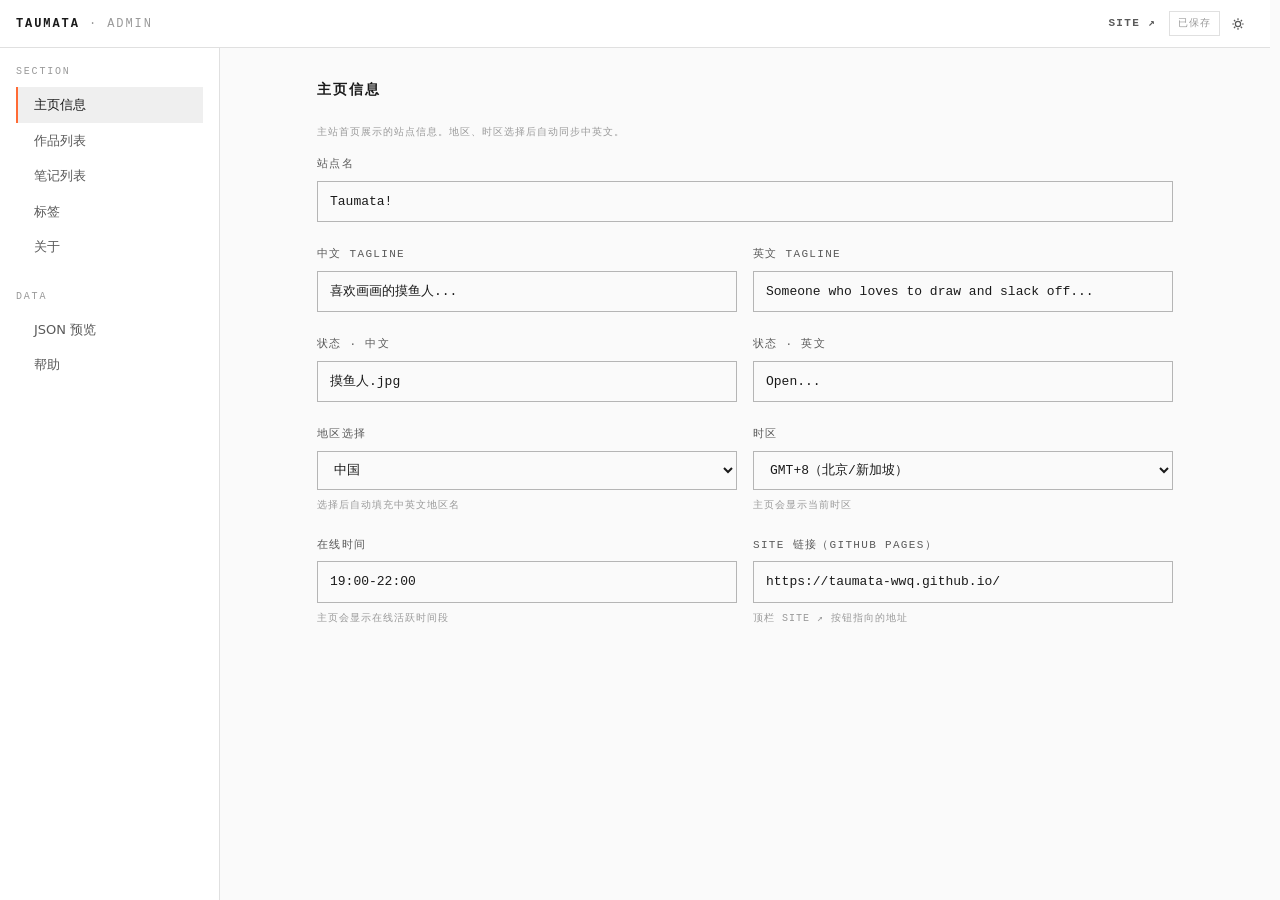
==== admin.html @ d73477b7 "首次提交 · Taumata 个人网站 包含：主页、作品/笔记/搜索/关于页、admin 后台、本地服务器(serve.py)、桌面管理台(app.py)、tag 管理、Markdown 渲染、图片查" ====
<!DOCTYPE html>
<html lang="zh-CN" data-theme="light">
<head>
  <meta charset="UTF-8">
  <meta name="viewport" content="width=device-width, initial-scale=1.0">
  <meta name="robots" content="noindex,nofollow">
  <meta name="cache-control" content="no-cache, no-store, must-revalidate">
  <meta name="pragma" content="no-cache">
  <meta name="expires" content="0">
  <title>Admin · Taumata</title>

  <link rel="stylesheet" href="assets/css/tokens.css">
  <link rel="stylesheet" href="assets/css/base.css">
  <link rel="stylesheet" href="assets/css/components.css">
  <link rel="stylesheet" href="assets/css/admin.css">

  <script>
    // FOUC 防闪：复用主页主题逻辑
    (function () {
      try {
        var KEY = 'taumata.theme.v1';
        var DEFAULT_RGB = '255,107,53';
        var mode = 'light';
        var rgb = DEFAULT_RGB;
        var stored = localStorage.getItem(KEY);
        if (stored) {
          var cfg = JSON.parse(stored);
          if (cfg.mode === 'light' || cfg.mode === 'dark') mode = cfg.mode;
          if (typeof cfg.accent_rgb === 'string' && /^\d{1,3},\d{1,3},\d{1,3}$/.test(cfg.accent_rgb)) rgb = cfg.accent_rgb;
        }
        var root = document.documentElement;
        root.setAttribute('data-theme', mode);
        var p = rgb.split(',');
        root.style.setProperty('--accent-r', p[0].trim());
        root.style.setProperty('--accent-g', p[1].trim());
        root.style.setProperty('--accent-b', p[2].trim());
      } catch (e) {}
    })();
  </script>
</head>
<body class="admin-shell">

  <!-- 后台顶部栏 -->
  <header class="admin-topbar">
    <div class="admin-title">
      TAUMATA <span>· ADMIN</span>
    </div>
    <div class="topbar-actions">
      <a id="siteLink" href="https://taumata-wwq.github.io/" target="_blank" rel="noopener" class="text-btn">SITE ↗</a>
      <span id="saveStatus" class="save-status">已保存</span>
      <button id="themeToggle" class="icon-btn" type="button" aria-label="切换明暗">
        <svg class="icon icon-sun" width="14" height="14" viewBox="0 0 16 16" fill="none" stroke="currentColor" stroke-width="1.4">
          <circle cx="8" cy="8" r="3"/>
          <path d="M8 1.5v2M8 12.5v2M1.5 8h2M12.5 8h2M3.4 3.4l1.4 1.4M11.2 11.2l1.4 1.4M3.4 12.6l1.4-1.4M11.2 4.8l1.4-1.4"/>
        </svg>
        <svg class="icon icon-moon" width="14" height="14" viewBox="0 0 16 16" fill="none" stroke="currentColor" stroke-width="1.4">
          <path d="M13 9.2A5.5 5.5 0 0 1 6.8 3 5.5 5.5 0 1 0 13 9.2z"/>
        </svg>
      </button>
    </div>
  </header>

  <!-- 后台主体 -->
  <div class="admin-body">

    <!-- 侧边栏 -->
    <aside class="admin-side">
      <div class="admin-side-section">
        <div class="admin-side-label">SECTION</div>
        <a class="admin-side-link is-active" data-tab="site" href="#site">
          <span>主页信息</span>
        </a>
        <a class="admin-side-link" data-tab="projects" href="#projects">
          <span>作品列表</span>
        </a>
        <a class="admin-side-link" data-tab="notes" href="#notes">
          <span>笔记列表</span>
        </a>
        <a class="admin-side-link" data-tab="tags" href="#tags">
          <span>标签</span>
        </a>
        <a class="admin-side-link" data-tab="about" href="#about">
          <span>关于</span>
        </a>
      </div>
      <div class="admin-side-section">
        <div class="admin-side-label">DATA</div>
        <a class="admin-side-link" data-tab="preview" href="#preview">
          <span>JSON 预览</span>
        </a>
        <a class="admin-side-link" data-tab="help" href="#help">
          <span>帮助</span>
        </a>
      </div>
    </aside>

    <!-- 主内容 -->
    <main class="admin-main">

      <!-- 主页信息（默认显示） -->
      <section class="admin-section is-active" id="section-site">
        <div class="admin-bar">
          <div class="admin-bar-title">主页信息</div>
        </div>
        <div class="field-hint" style="margin-bottom: var(--sp-4);">
          主站首页展示的站点信息。地区、时区选择后自动同步中英文。
        </div>

        <div class="field">
          <label class="field-label">站点名</label>
          <input class="field-input" id="sf_name" type="text">
        </div>

        <div class="field-grid">
          <div class="field">
            <label class="field-label">中文 tagline</label>
            <input class="field-input" id="sf_tagline_zh" type="text">
          </div>
          <div class="field">
            <label class="field-label">英文 tagline</label>
            <input class="field-input" id="sf_tagline_en" type="text">
          </div>
        </div>

        <div class="field-grid">
          <div class="field">
            <label class="field-label">状态 · 中文</label>
            <input class="field-input" id="sf_status_zh" type="text" placeholder="近期有空接活">
          </div>
          <div class="field">
            <label class="field-label">状态 · 英文</label>
            <input class="field-input" id="sf_status_en" type="text" placeholder="Open to work">
          </div>
        </div>

        <div class="field-grid">
          <div class="field">
            <label class="field-label">地区选择</label>
            <select class="field-input" id="sf_region">
              <option value="">— 选择地区 —</option>
              <option value="cn">中国</option>
              <option value="hk">中国香港</option>
              <option value="tw">中国台湾</option>
              <option value="jp">日本</option>
              <option value="kr">韩国</option>
              <option value="sg">新加坡</option>
              <option value="us">美国</option>
              <option value="uk">英国</option>
              <option value="eu">欧洲</option>
              <option value="other">其他</option>
            </select>
            <div class="field-hint">选择后自动填充中英文地区名</div>
          </div>
          <div class="field">
            <label class="field-label">时区</label>
            <select class="field-input" id="sf_timezone">
              <option value="">— 选择时区 —</option>
              <option value="GMT+8">GMT+8（北京/新加坡）</option>
              <option value="GMT+9">GMT+9（东京/首尔）</option>
              <option value="GMT+7">GMT+7（曼谷/雅加达）</option>
              <option value="GMT+0">GMT+0（伦敦）</option>
              <option value="GMT-5">GMT-5（纽约）</option>
              <option value="GMT-8">GMT-8（洛杉矶）</option>
              <option value="GMT+1">GMT+1（巴黎/柏林）</option>
              <option value="GMT+10">GMT+10（悉尼）</option>
            </select>
            <div class="field-hint">主页会显示当前时区</div>
          </div>
        </div>

        <div class="field-grid">
          <div class="field">
            <label class="field-label">在线时间</label>
            <input class="field-input" id="sf_online_time" type="text" placeholder="周一-周五 19:00-22:00">
            <div class="field-hint">主页会显示在线活跃时间段</div>
          </div>
          <div class="field">
            <label class="field-label">SITE 链接（GitHub Pages）</label>
            <input class="field-input" id="sf_site_url" type="text" placeholder="https://taumata-wwq.github.io/">
            <div class="field-hint">顶栏 SITE ↗ 按钮指向的地址</div>
          </div>
        </div>
      </section>

      <!-- 作品列表 -->
      <section class="admin-section" id="section-projects">
        <div class="admin-bar">
          <div class="admin-bar-title">作品列表</div>
          <div class="admin-bar-actions">
            <button class="btn-ghost" id="btnAddProject">+ 新增</button>
          </div>
        </div>
        <div class="field-hint" style="margin-bottom: var(--sp-3);">
          点击右侧编辑按钮在下方展开编辑面板；编辑时该条目会变为「保存编辑 / 取消编辑」按钮。
        </div>
        <div class="admin-list" id="projectsList"></div>

        <!-- 编辑表单（默认隐藏，会被 JS 移到当前条目下方） -->
        <div id="projectEditor" class="editor-panel" style="display:none;">
          <div class="admin-bar-title" style="margin-bottom: var(--sp-4);">编辑作品</div>
          <input type="hidden" id="pf_id">

          <div class="field-grid">
            <div class="field">
              <label class="field-label">中文标题</label>
              <input class="field-input" id="pf_title_zh" type="text">
            </div>
            <div class="field">
              <label class="field-label">英文标题</label>
              <input class="field-input" id="pf_title_en" type="text">
            </div>
          </div>

          <div class="field">
            <label class="field-label">中文描述</label>
            <textarea class="field-textarea" id="pf_desc_zh"></textarea>
            <div class="field-hint">空行分段；详情页会按段落渲染</div>
          </div>
          <div class="field">
            <label class="field-label">英文描述</label>
            <textarea class="field-textarea" id="pf_desc_en"></textarea>
          </div>

          <div class="field">
            <label class="field-label">中文正文（详情页 body）</label>
            <textarea class="field-textarea" id="pf_body_zh" style="min-height: 140px;"></textarea>
            <div class="field-hint">创作过程、灵感来源等。空行分段。空则使用默认文案</div>
          </div>
          <div class="field">
            <label class="field-label">英文正文</label>
            <textarea class="field-textarea" id="pf_body_en" style="min-height: 140px;"></textarea>
          </div>

          <div class="field-grid">
            <div class="field field--autocomplete">
              <label class="field-label">标签（逗号分隔，支持中英文 ，）</label>
              <input class="field-input" id="pf_tags" type="text" placeholder="Illustration, 2025" autocomplete="off">
              <div id="pf_tags_ac" class="tag-autocomplete" style="display:none;"></div>
            </div>
            <div class="field">
              <label class="field-label">时间（年月日时分）</label>
              <input class="field-input" id="pf_datetime" type="datetime-local">
              <div class="field-hint">新建时自动填当前时间；列表按时间倒序显示</div>
            </div>
          </div>

          <div class="field">
            <label class="field-label">作品图片集（多张）</label>
            <div class="field-hint" style="margin-bottom: var(--sp-3);">
              首张默认作为封面。点击「设为封面」可指定任意一张。拖拽左侧手柄可调整顺序。<br>
              点击「+ 添加图片」从 <code>assets/images/</code> 选择已有图片，或上传新图片（自动以时间戳命名）。
            </div>
            <div id="imageList" class="image-list"></div>
            <div class="image-actions image-actions--row">
              <button class="btn-ghost" type="button" id="btnAddImagePath">+ 添加图片</button>
            </div>
          </div>

          <div class="field">
            <label class="field-label">链接引用</label>
            <div class="field-hint" style="margin-bottom: var(--sp-3);">
              附加在作品详情页末尾的链接（如 GitHub 仓库、参考文章等）。可添加多个。
            </div>
            <div id="projectLinks" class="dynamic-list"></div>
            <button class="btn-ghost" type="button" id="btnAddLink" style="margin-top: var(--sp-2);">+ 添加链接</button>
          </div>
        </div>
      </section>

      <!-- 笔记列表 -->
      <section class="admin-section" id="section-notes">
        <div class="admin-bar">
          <div class="admin-bar-title">笔记列表</div>
          <div class="admin-bar-actions">
            <button class="btn-ghost" id="btnAddNote">+ 新增</button>
          </div>
        </div>
        <div class="admin-list" id="notesList"></div>

        <!-- 笔记编辑表单 -->
        <div id="noteEditor" class="editor-panel" style="display:none;">
          <div class="admin-bar-title" style="margin-bottom: var(--sp-4);">编辑笔记</div>
          <input type="hidden" id="nf_id">

          <div class="field-grid">
            <div class="field">
              <label class="field-label">中文标题</label>
              <input class="field-input" id="nf_title_zh" type="text">
            </div>
            <div class="field">
              <label class="field-label">英文标题</label>
              <input class="field-input" id="nf_title_en" type="text">
            </div>
          </div>

          <div class="field-grid">
            <div class="field">
              <label class="field-label">日期</label>
              <input class="field-input" id="nf_date" type="text" placeholder="2026-06-20">
            </div>
            <div class="field field--autocomplete">
              <label class="field-label">标签（逗号分隔）</label>
              <input class="field-input" id="nf_tag" type="text" placeholder="色彩, 绘画, Tool ..." autocomplete="off">
              <div id="nf_tag_ac" class="tag-autocomplete" style="display:none;"></div>
            </div>
          </div>

          <div class="field">
            <label class="field-label">中文正文 <span class="md-badge">Markdown</span></label>
            <textarea class="field-textarea md-textarea" id="nf_excerpt_zh" style="min-height: 200px;"></textarea>
            <div class="field-hint">支持 Markdown：# 标题 · **粗体** · *斜体* · [链接](url) · `代码` · - 列表 · &gt; 引用</div>
          </div>
          <div class="field">
            <label class="field-label">英文正文 <span class="md-badge">Markdown</span></label>
            <textarea class="field-textarea md-textarea" id="nf_excerpt_en" style="min-height: 200px;"></textarea>
          </div>

          <div class="field">
            <label class="field-label">链接引用</label>
            <div class="field-hint" style="margin-bottom: var(--sp-3);">
              附加在笔记详情页末尾的链接。可添加多个。
            </div>
            <div id="noteLinks" class="dynamic-list"></div>
            <button class="btn-ghost" type="button" id="btnAddLinkNote" style="margin-top: var(--sp-2);">+ 添加链接</button>
          </div>
        </div>
      </section>

      <!-- 标签管理 -->
      <section class="admin-section" id="section-tags">
        <div class="admin-bar">
          <div class="admin-bar-title">标签管理</div>
          <div class="admin-bar-actions">
            <button class="btn-ghost" id="btnAddTag">+ 新增标签</button>
            <button class="btn-ghost" id="btnSyncTags">同步作品/笔记中的新标签</button>
          </div>
        </div>
        <div class="field-hint" style="margin-bottom: var(--sp-3);">
          集中管理所有标签的中英文映射。编辑后自动同步到作品和笔记。点击标签可编辑，删除标签会从所有作品和笔记中移除。
        </div>
        <div id="tagsManager" class="tags-manager"></div>
      </section>

      <!-- 关于 -->
      <section class="admin-section" id="section-about">
        <div class="admin-bar">
          <div class="admin-bar-title">关于</div>
        </div>
        <div class="field-hint" style="margin-bottom: var(--sp-3);">
          关于页面的标题、档期、段落、技能标签和联系方式。
        </div>

        <div class="field-grid">
          <div class="field">
            <label class="field-label">标题 · 中文</label>
            <input class="field-input" id="af_title_zh" type="text" placeholder="关于我">
          </div>
          <div class="field">
            <label class="field-label">标题 · 英文</label>
            <input class="field-input" id="af_title_en" type="text" placeholder="About Me">
          </div>
        </div>

        <div class="field-grid">
          <div class="field">
            <label class="field-label">描述 · 中文</label>
            <input class="field-input" id="af_desc_zh" type="text">
          </div>
          <div class="field">
            <label class="field-label">描述 · 英文</label>
            <input class="field-input" id="af_desc_en" type="text">
          </div>
        </div>

        <!-- 档期/排期设置 -->
        <div class="field schedule-field">
          <label class="field-label">档期设置</label>
          <div class="field-hint" style="margin-bottom: var(--sp-3);">
            类似米画师等接稿平台的档期展示。显示在关于页个人介绍下方、技能上方。
          </div>
          <div class="field-grid field-grid--schedule">
            <div class="field">
              <label class="field-label-sm">档期状态</label>
              <select class="field-input" id="af_schedule_status">
                <option value="open">接稿中</option>
                <option value="busy">繁忙/预约中</option>
                <option value="closed">休息中</option>
              </select>
            </div>
            <div class="field">
              <label class="field-label-sm">可接数量</label>
              <input class="field-input" id="af_schedule_slots" type="number" min="0" placeholder="3">
            </div>
            <div class="field">
              <label class="field-label-sm">预计交稿周期</label>
              <input class="field-input" id="af_schedule_turnaround" type="text" placeholder="7-14 天">
            </div>
          </div>
          <div class="field-grid">
            <div class="field">
              <label class="field-label-sm">档期说明 · 中文</label>
              <input class="field-input" id="af_schedule_note_zh" type="text" placeholder="详细说明档期、约稿流程等">
            </div>
            <div class="field">
              <label class="field-label-sm">档期说明 · 英文</label>
              <input class="field-input" id="af_schedule_note_en" type="text" placeholder="Details about commission process">
            </div>
          </div>
        </div>

        <div class="field">
          <label class="field-label">段落</label>
          <div id="aboutParagraphs" class="dynamic-list"></div>
          <button class="btn-ghost" type="button" id="btnAddParagraph" style="margin-top: var(--sp-2);">+ 添加段落</button>
        </div>

        <div class="field">
          <label class="field-label">技能标签</label>
          <div id="aboutSkills" class="dynamic-list dynamic-list--inline"></div>
          <button class="btn-ghost" type="button" id="btnAddSkill" style="margin-top: var(--sp-2);">+ 添加技能</button>
        </div>

        <div class="field">
          <label class="field-label">联系方式</label>
          <div id="aboutContacts" class="dynamic-list"></div>
          <button class="btn-ghost" type="button" id="btnAddContact" style="margin-top: var(--sp-2);">+ 添加联系方式</button>
        </div>
      </section>

      <!-- JSON 预览 -->
      <section class="admin-section" id="section-preview">
        <div class="admin-bar">
          <div class="admin-bar-title">JSON 预览</div>
          <div class="admin-bar-actions">
            <button class="btn-ghost" id="btnExport">导出文件</button>
            <button class="btn-ghost" id="btnImport">导入文件</button>
            <input type="file" id="fileImport" accept="application/json" style="display:none">
            <button class="btn-ghost" id="btnClearDraft">清除草稿</button>
          </div>
        </div>
        <div class="field-hint" style="margin-bottom: var(--sp-3);">
          编辑后自动保存到 projects.json（http:// 模式）和本机草稿。此处可查看完整数据。
        </div>
        <pre class="code-block" id="jsonPreview">{}</pre>
      </section>

      <!-- 帮助 -->
      <section class="admin-section" id="section-help">
        <div class="admin-bar">
          <div class="admin-bar-title">帮助</div>
        </div>

        <div class="help-section">
          <h3 class="help-title">快速开始</h3>
          <ol class="help-list">
            <li>在项目根目录运行 <code>python serve.py</code></li>
            <li>浏览器访问 <code>http://127.0.0.1:8000/admin.html</code></li>
            <li>编辑各项内容，焦点离开输入框后自动保存</li>
            <li>主页刷新即可看到更新（同源下实时同步）</li>
          </ol>
        </div>

        <div class="help-section">
          <h3 class="help-title">自动保存机制</h3>
          <p class="help-text">编辑任何字段后，焦点离开输入框（blur）或上传图片完成时，会自动保存到 projects.json 并同步本机草稿。顶栏右侧显示保存状态。</p>
        </div>

        <div class="help-section">
          <h3 class="help-title">图片管理</h3>
          <ul class="help-list">
            <li>点击「+ 添加图片」打开图片选择器</li>
            <li>可从 <code>assets/images/</code> 选择已有图片</li>
            <li>可上传新图片，自动以时间戳命名保存到 <code>assets/images/</code></li>
            <li>首张图片默认作为封面，可点击「设为封面」更改</li>
          </ul>
        </div>

        <div class="help-section">
          <h3 class="help-title">笔记 Markdown 语法</h3>
          <ul class="help-list">
            <li><code># 标题</code> / <code>## 副标题</code> / <code>### 小标题</code></li>
            <li><code>**粗体**</code> / <code>*斜体*</code></li>
            <li><code>[链接文字](https://...)</code></li>
            <li><code>`行内代码`</code> / <code>```代码块```</code></li>
            <li><code>- 无序列表</code> / <code>1. 有序列表</code></li>
            <li><code>&gt; 引用</code> / <code>--- 分割线</code></li>
          </ul>
        </div>

        <div class="help-section">
          <h3 class="help-title">同步到 GitHub Pages</h3>
          <ul class="help-list">
            <li>方式一（推荐）：本地 <code>python serve.py</code> → 编辑保存 → <code>git add . && git commit && git push</code></li>
            <li>方式二：GitHub 网页打开 <code>assets/data/projects.json</code> → 编辑铅笔 → 粘贴 JSON 后提交</li>
            <li>方式三：访问 <code>github.dev</code> 仓库地址，浏览器内 VS Code 编辑提交</li>
          </ul>
        </div>

        <div class="help-section help-section--warn">
          <h3 class="help-title">注意事项</h3>
          <ul class="help-list">
            <li>主页和后台请使用同一地址访问（都用 <code>127.0.0.1:8000</code> 或都用 <code>localhost:8000</code>），否则 localStorage 草稿无法跨 origin 同步</li>
            <li>直接用 <code>file://</code> 协议打开 admin.html 仅能保存草稿到本机，无法写入 projects.json</li>
            <li>导出文件仅作为备份手段，正常使用无需手动导出</li>
          </ul>
        </div>
      </section>

    </main>
  </div>

  <!-- 模态框（替代 prompt） -->
  <div id="modalOverlay" class="modal-overlay" style="display:none;">
    <div class="modal-dialog" role="dialog" aria-modal="true">
      <div id="modalTitle" class="modal-title">请输入</div>
      <input id="modalInput" class="field-input modal-input" type="text">
      <div class="modal-actions">
        <button class="btn-ghost" id="modalCancel" type="button">取消</button>
        <button class="btn-primary" id="modalOk" type="button">确定</button>
      </div>
    </div>
  </div>

  <!-- toast -->
  <div id="toast" class="toast" role="status" aria-live="polite"></div>

  <script src="assets/js/admin.js"></script>
</body>
</html>
---- assets/css/tokens.css ----
/* ============================================================
   tokens.css — 设计令牌：颜色 / 间距 / 字号 / 缓动
   全站变量集中在此，主题切换只覆盖颜色变量
   ============================================================ */

:root {
  /* 强调色（运行时由 theme.js 动态写入 --accent-r/g/b） */
  --accent-r: 255;
  --accent-g: 107;
  --accent-b: 53;
  --accent: rgb(var(--accent-r), var(--accent-g), var(--accent-b));
  --accent-soft: rgba(var(--accent-r), var(--accent-g), var(--accent-b), 0.14);
  --accent-strong: rgba(var(--accent-r), var(--accent-g), var(--accent-b), 0.42);
  --hue: 18deg;

  /* 字体栈 */
  --mono: ui-monospace, "SFMono-Regular", "Cascadia Code", "Source Code Pro", Menlo, Consolas, "Liberation Mono", monospace;
  --sans: system-ui, -apple-system, "Segoe UI", Roboto, "Helvetica Neue", sans-serif;

  /* 容器宽度 */
  --maxw: 960px;
  --maxw-narrow: 720px;
  --topbar-h: 48px;

  /* 4px 网格 */
  --sp-1: 4px;
  --sp-2: 8px;
  --sp-3: 12px;
  --sp-4: 16px;
  --sp-5: 24px;
  --sp-6: 32px;
  --sp-7: 48px;
  --sp-8: 64px;

  /* 缓动曲线 */
  --ease-out: cubic-bezier(0.22, 1, 0.36, 1);
  --ease-in-out: cubic-bezier(0.65, 0, 0.35, 1);
  --dur-fast: 120ms;
  --dur: 200ms;
  --dur-slow: 360ms;
}

[data-theme="light"] {
  --bg: #FAFAFA;
  --bg-elevated: #FFFFFF;
  --bg-sunken: #F1F1F1;
  --fg: #1A1A1A;
  --fg-muted: #5A5A5A;
  --fg-dim: #9A9A9A;
  --border: #E0E0E0;
  --border-strong: #B5B5B5;
  --hover-bg: #EFEFEF;
  --selection: rgba(var(--accent-r), var(--accent-g), var(--accent-b), 0.25);
  --shadow-1: 0 1px 2px rgba(0,0,0,0.04);
  --shadow-2: 0 8px 24px rgba(0,0,0,0.08);
}

[data-theme="dark"] {
  --bg: #0F0F0F;
  --bg-elevated: #181818;
  --bg-sunken: #0A0A0A;
  --fg: #E8E8E8;
  --fg-muted: #A0A0A0;
  --fg-dim: #606060;
  --border: #262626;
  --border-strong: #3A3A3A;
  --hover-bg: #1F1F1F;
  --selection: rgba(var(--accent-r), var(--accent-g), var(--accent-b), 0.32);
  --shadow-1: 0 1px 2px rgba(0,0,0,0.4);
  --shadow-2: 0 8px 24px rgba(0,0,0,0.5);
}
---- assets/css/base.css ----
/* ============================================================
   base.css — 重置 + 排版基础
   ============================================================ */

*, *::before, *::after { box-sizing: border-box; }
html, body { margin: 0; padding: 0; }

html {
  font-size: 16px;
  line-height: 1.5;
  -webkit-text-size-adjust: 100%;
  text-size-adjust: 100%;
  scrollbar-gutter: stable;
  scroll-behavior: smooth;
}

body {
  font-family: var(--sans);
  background: var(--bg);
  color: var(--fg);
  font-feature-settings: "kern", "liga", "calt";
  -webkit-font-smoothing: antialiased;
  -moz-osx-font-smoothing: grayscale;
  min-height: 100vh;
  display: flex;
  flex-direction: column;
  transition: background-color var(--dur) var(--ease-out),
              color var(--dur) var(--ease-out);
}

::selection { background: var(--selection); color: var(--fg); }

a { color: inherit; text-decoration: none; transition: color var(--dur-fast) var(--ease-out); }
button { font: inherit; color: inherit; background: none; border: none; cursor: pointer; padding: 0; }
input, textarea, select { font: inherit; color: inherit; }
ul, li { list-style: none; margin: 0; padding: 0; }
img, svg { display: block; max-width: 100%; }
h1, h2, h3, h4, p { margin: 0; }

:focus-visible {
  outline: 2px solid var(--accent);
  outline-offset: 2px;
}

/* 全局无圆角（设计语言） */
* { border-radius: 0 !important; }

/* 自定义滚动条（webkit） */
::-webkit-scrollbar { width: 10px; height: 10px; }
::-webkit-scrollbar-track { background: transparent; }
::-webkit-scrollbar-thumb {
  background: var(--border-strong);
  border: 2px solid var(--bg);
}
::-webkit-scrollbar-thumb:hover { background: var(--fg-dim); }

/* 减少动画偏好 */
@media (prefers-reduced-motion: reduce) {
  *, *::before, *::after {
    animation-duration: 0.01ms !important;
    transition-duration: 0.01ms !important;
    scroll-behavior: auto !important;
  }
}
---- assets/css/components.css ----
/* ============================================================
   components.css — 按钮 / Tag / Card / Toast / 图标
   ============================================================ */

/* ---------- 顶部栏按钮组 ---------- */
.topbar-actions {
  display: inline-flex;
  align-items: center;
  gap: 2px;
}

/* 顶部栏搜索框 */
.topbar-search {
  display: inline-flex;
  align-items: center;
  gap: 6px;
  height: 28px;
  padding: 0 10px;
  margin: 0 6px;
  border: 1px solid var(--border);
  background: var(--bg-elevated);
  transition: border-color var(--dur-fast) var(--ease-out),
              background-color var(--dur-fast) var(--ease-out);
}
.topbar-search:focus-within {
  border-color: var(--accent);
  background: var(--bg);
}
.topbar-search .search-icon {
  color: var(--fg-dim);
  flex-shrink: 0;
}
.topbar-search-input {
  width: 160px;
  border: none;
  outline: none;
  background: transparent;
  font-family: var(--mono);
  font-size: 12px;
  color: var(--fg);
  padding: 0;
}
.topbar-search-input::placeholder { color: var(--fg-dim); }
.topbar-search-input::-webkit-search-cancel-button { display: none; }

@media (max-width: 768px) {
  .topbar-search { display: none; }
}

/* 图标按钮 */
.icon-btn {
  display: inline-flex;
  align-items: center;
  justify-content: center;
  width: 32px;
  height: 32px;
  color: var(--fg-muted);
  border: 1px solid transparent;
  transition: color var(--dur-fast) var(--ease-out),
              background-color var(--dur-fast) var(--ease-out),
              border-color var(--dur-fast) var(--ease-out);
}
.icon-btn:hover {
  color: var(--fg);
  background: var(--hover-bg);
  border-color: var(--border);
}
.icon-btn:active { background: var(--bg-sunken); }
.icon-btn.is-active {
  color: var(--fg);
  background: var(--hover-bg);
  border-color: var(--border-strong);
}

/* 文字按钮 */
.text-btn {
  display: inline-flex;
  align-items: center;
  justify-content: center;
  height: 32px;
  padding: 0 10px;
  font-family: var(--mono);
  font-size: 11px;
  font-weight: 600;
  letter-spacing: 0.12em;
  color: var(--fg-muted);
  border: 1px solid transparent;
  transition: color var(--dur-fast) var(--ease-out),
              background-color var(--dur-fast) var(--ease-out),
              border-color var(--dur-fast) var(--ease-out);
}
.text-btn:hover {
  color: var(--fg);
  background: var(--hover-bg);
  border-color: var(--border);
}

/* 主按钮（CTA） */
.btn-primary {
  display: inline-flex;
  align-items: center;
  justify-content: center;
  gap: var(--sp-2);
  height: 36px;
  padding: 0 var(--sp-4);
  font-family: var(--mono);
  font-size: 11px;
  font-weight: 600;
  letter-spacing: 0.14em;
  text-transform: uppercase;
  color: var(--bg);
  background: var(--fg);
  border: 1px solid var(--fg);
  transition: transform var(--dur-fast) var(--ease-out),
              background-color var(--dur-fast) var(--ease-out),
              color var(--dur-fast) var(--ease-out);
}
.btn-primary:hover {
  background: var(--accent);
  border-color: var(--accent);
  color: #fff;
  transform: translateY(-1px);
}
.btn-primary:active { transform: translateY(0); }

/* 次按钮 */
.btn-ghost {
  display: inline-flex;
  align-items: center;
  justify-content: center;
  gap: var(--sp-2);
  height: 36px;
  padding: 0 var(--sp-4);
  font-family: var(--mono);
  font-size: 11px;
  font-weight: 600;
  letter-spacing: 0.14em;
  text-transform: uppercase;
  color: var(--fg);
  background: transparent;
  border: 1px solid var(--border-strong);
  transition: background-color var(--dur-fast) var(--ease-out),
              border-color var(--dur-fast) var(--ease-out),
              transform var(--dur-fast) var(--ease-out);
}
.btn-ghost:hover {
  background: var(--hover-bg);
  border-color: var(--fg);
  transform: translateY(-1px);
}

/* 明暗图标切换 */
.icon-sun { display: none; }
.icon-moon { display: block; }
[data-theme="light"] .icon-sun { display: block; }
[data-theme="light"] .icon-moon { display: none; }

.icon-external {
  color: var(--fg-dim);
  transition: color var(--dur-fast) var(--ease-out);
}

/* ---------- Tag 标签 ---------- */
.tag-list {
  display: flex;
  flex-wrap: wrap;
  gap: var(--sp-2);
  margin-top: var(--sp-4);
}
.tag-list--inline { margin-top: var(--sp-3); }
.tag {
  font-family: var(--mono);
  font-size: 11px;
  letter-spacing: 0.08em;
  padding: 4px 8px;
  border: 1px solid var(--border-strong);
  color: var(--fg-muted);
  background: transparent;
  text-transform: uppercase;
  line-height: 1;
  transition: color var(--dur-fast) var(--ease-out),
              border-color var(--dur-fast) var(--ease-out);
}
.tag:hover {
  color: var(--fg);
  border-color: var(--fg);
}
.tag-list--inline .tag {
  font-size: 10px;
  padding: 3px 6px;
  color: var(--fg-dim);
  border-color: var(--border);
}

/* ---------- Toast 提示 ---------- */
.toast {
  position: fixed;
  bottom: var(--sp-5);
  left: 50%;
  transform: translateX(-50%) translateY(20px);
  background: var(--fg);
  color: var(--bg);
  font-family: var(--mono);
  font-size: 11px;
  letter-spacing: 0.14em;
  text-transform: uppercase;
  padding: 10px 14px;
  border: 1px solid var(--fg);
  z-index: 200;
  opacity: 0;
  pointer-events: none;
  transition: opacity var(--dur) var(--ease-out),
              transform var(--dur) var(--ease-out);
}
.toast.is-show {
  opacity: 1;
  transform: translateX(-50%) translateY(0);
}

/* ---------- 标签（label 小字） ---------- */
.label {
  font-family: var(--mono);
  font-size: 11px;
  letter-spacing: 0.16em;
  color: var(--fg-dim);
  text-transform: uppercase;
}

/* ---------- 分隔线 ---------- */
.divider {
  border: 0;
  border-top: 1px solid var(--border);
  margin: var(--sp-5) 0;
}

/* ---------- 空状态 ---------- */
.empty-state {
  padding: var(--sp-7) var(--sp-4);
  text-align: center;
  color: var(--fg-dim);
  font-family: var(--mono);
  font-size: 12px;
  letter-spacing: 0.12em;
  text-transform: uppercase;
}
---- assets/css/admin.css ----
/* ============================================================
   admin.css — 后台界面样式
   ============================================================ */

.admin-shell {
  min-height: 100vh;
  display: flex;
  flex-direction: column;
  background: var(--bg);
}

/* 后台顶部栏 */
.admin-topbar {
  height: var(--topbar-h);
  border-bottom: 1px solid var(--border);
  display: flex;
  align-items: center;
  justify-content: space-between;
  padding: 0 var(--sp-4);
  background: var(--bg-elevated);
  position: sticky;
  top: 0;
  z-index: 50;
}
.admin-title {
  font-family: var(--mono);
  font-size: 12px;
  font-weight: 600;
  letter-spacing: 0.16em;
  color: var(--fg);
  text-transform: uppercase;
}
.admin-title span { color: var(--fg-dim); font-weight: 400; }

/* 后台布局 */
.admin-body {
  display: grid;
  grid-template-columns: 220px 1fr;
  flex: 1;
  min-height: 0;
}
.admin-side {
  border-right: 1px solid var(--border);
  padding: var(--sp-4) 0;
  background: var(--bg-elevated);
  position: sticky;
  top: var(--topbar-h);
  height: calc(100vh - var(--topbar-h));
  overflow-y: auto;
}
.admin-side-section {
  padding: 0 var(--sp-4);
  margin-bottom: var(--sp-5);
}
.admin-side-label {
  font-family: var(--mono);
  font-size: 10px;
  letter-spacing: 0.18em;
  color: var(--fg-dim);
  text-transform: uppercase;
  margin-bottom: var(--sp-2);
}
.admin-side-link {
  display: flex;
  align-items: center;
  justify-content: space-between;
  padding: 8px var(--sp-4);
  font-size: 13px;
  color: var(--fg-muted);
  cursor: pointer;
  border-left: 2px solid transparent;
  transition: background-color var(--dur-fast) var(--ease-out),
              color var(--dur-fast) var(--ease-out),
              border-color var(--dur-fast) var(--ease-out);
}
.admin-side-link:hover {
  background: var(--hover-bg);
  color: var(--fg);
}
.admin-side-link.is-active {
  color: var(--fg);
  border-left-color: var(--accent);
  background: var(--hover-bg);
}

.admin-main {
  padding: var(--sp-6) var(--sp-6);
  overflow-y: auto;
  max-width: 920px;
  width: 100%;
  justify-self: center;
}
.admin-section { display: none; }
.admin-section.is-active { display: block; }

/* 表单 */
.field {
  margin-bottom: var(--sp-5);
}
.field-label {
  display: block;
  font-family: var(--mono);
  font-size: 11px;
  letter-spacing: 0.12em;
  color: var(--fg-muted);
  text-transform: uppercase;
  margin-bottom: var(--sp-2);
}
.field-input,
.field-textarea {
  width: 100%;
  padding: 10px var(--sp-3);
  background: var(--bg);
  border: 1px solid var(--border-strong);
  font-family: var(--mono);
  font-size: 13px;
  color: var(--fg);
  outline: none;
  transition: border-color var(--dur-fast) var(--ease-out);
}
.field-input:focus,
.field-textarea:focus { border-color: var(--fg); }
.field-textarea {
  min-height: 96px;
  resize: vertical;
  font-family: var(--sans);
  line-height: 1.6;
}
.field-hint {
  margin-top: var(--sp-2);
  font-family: var(--mono);
  font-size: 10px;
  letter-spacing: 0.1em;
  color: var(--fg-dim);
  text-transform: uppercase;
}

/* 卡片列表（作品列表） */
.admin-list {
  border-top: 1px solid var(--border);
  margin-bottom: var(--sp-6);
}
.admin-list-item {
  display: grid;
  grid-template-columns: 32px 1fr auto;
  gap: var(--sp-3);
  padding: var(--sp-3) var(--sp-2);
  border-bottom: 1px solid var(--border);
  align-items: center;
  transition: background-color var(--dur-fast) var(--ease-out);
}
.admin-list-item:hover { background: var(--hover-bg); }
.admin-list-num {
  font-family: var(--mono);
  font-size: 11px;
  color: var(--fg-dim);
  letter-spacing: 0.06em;
}
.admin-list-title {
  font-size: 14px;
  color: var(--fg);
  font-weight: 500;
}
.admin-list-meta {
  font-family: var(--mono);
  font-size: 10px;
  letter-spacing: 0.1em;
  color: var(--fg-dim);
  text-transform: uppercase;
}
.admin-list-actions {
  display: inline-flex;
  gap: var(--sp-1);
}

/* 小按钮 */
.btn-mini {
  display: inline-flex;
  align-items: center;
  justify-content: center;
  width: 28px;
  height: 28px;
  color: var(--fg-muted);
  border: 1px solid transparent;
  transition: color var(--dur-fast) var(--ease-out),
              background-color var(--dur-fast) var(--ease-out),
              border-color var(--dur-fast) var(--ease-out);
}
.btn-mini:hover {
  color: var(--fg);
  background: var(--hover-bg);
  border-color: var(--border);
}
.btn-mini--danger:hover { color: #ff5a5a; border-color: #ff5a5a; }

/* 后台顶栏按钮 */
.admin-bar {
  display: flex;
  justify-content: space-between;
  align-items: center;
  margin-bottom: var(--sp-5);
  gap: var(--sp-3);
  flex-wrap: wrap;
}
.admin-bar-title {
  font-family: var(--mono);
  font-size: 14px;
  font-weight: 600;
  letter-spacing: 0.14em;
  color: var(--fg);
  text-transform: uppercase;
}
.admin-bar-actions {
  display: inline-flex;
  gap: var(--sp-2);
  flex-wrap: wrap;
}

/* 状态徽章 */
.badge {
  display: inline-flex;
  align-items: center;
  gap: 6px;
  padding: 4px 8px;
  font-family: var(--mono);
  font-size: 10px;
  letter-spacing: 0.12em;
  text-transform: uppercase;
  border: 1px solid var(--border-strong);
  color: var(--fg-muted);
}
.badge::before {
  content: "";
  width: 6px;
  height: 6px;
  background: var(--fg-dim);
}
.badge--ok::before { background: #4ade80; }
.badge--warn::before { background: #fbbf24; }
.badge--err::before { background: #ff5a5a; }

/* 预览 JSON */
.code-block {
  background: var(--bg-sunken);
  border: 1px solid var(--border);
  padding: var(--sp-4);
  font-family: var(--mono);
  font-size: 12px;
  line-height: 1.6;
  color: var(--fg);
  overflow-x: auto;
  white-space: pre;
  max-height: 480px;
  overflow-y: auto;
}

/* 安全提示框 */
.notice {
  border: 1px solid var(--border-strong);
  border-left: 3px solid var(--accent);
  padding: var(--sp-3) var(--sp-4);
  background: var(--bg-elevated);
  margin-bottom: var(--sp-5);
}
.notice-title {
  font-family: var(--mono);
  font-size: 11px;
  letter-spacing: 0.14em;
  color: var(--fg);
  text-transform: uppercase;
  margin-bottom: var(--sp-2);
}
.notice-body {
  font-size: 13px;
  color: var(--fg-muted);
  line-height: 1.6;
}
.notice-body code {
  font-family: var(--mono);
  font-size: 12px;
  background: var(--bg-sunken);
  padding: 2px 6px;
  border: 1px solid var(--border);
}

/* 响应式 */
@media (max-width: 768px) {
  .admin-body {
    grid-template-columns: 1fr;
  }
  .admin-side {
    border-right: none;
    border-bottom: 1px solid var(--border);
    padding: var(--sp-3) 0;
  }
  .admin-side-section { margin-bottom: var(--sp-2); }
  .admin-side-link {
    border-left: none;
    border-bottom: 2px solid transparent;
  }
  .admin-side-link.is-active {
    border-left: none;
    border-bottom-color: var(--accent);
  }
  .admin-main { padding: var(--sp-4); }
  .admin-list-item {
    grid-template-columns: 28px 1fr;
  }
  .admin-list-item--project {
    grid-template-columns: 40px 28px 1fr auto;
  }
  .admin-list-actions { grid-column: 4; }
  .field-grid { grid-template-columns: 1fr; }
  .image-uploader { flex-direction: column; align-items: stretch; }
  .image-preview { width: 100%; height: 160px; }
}

/* 字段网格（双列） */
.field-grid {
  display: grid;
  grid-template-columns: 1fr 1fr;
  gap: 0 var(--sp-4);
}

/* 编辑面板 */
.editor-panel {
  margin-top: var(--sp-5);
  border: 1px solid var(--border-strong);
  padding: var(--sp-5);
  background: var(--bg-elevated);
}

/* 缩略图（列表） */
.admin-list-item--project {
  grid-template-columns: 40px 32px 1fr auto;
  gap: var(--sp-3);
}
.admin-thumb {
  width: 40px;
  height: 40px;
  background-size: cover;
  background-position: center;
  background-repeat: no-repeat;
  border: 1px solid var(--border);
  flex-shrink: 0;
}
.admin-thumb--empty {
  background: var(--bg-sunken);
  background-image: linear-gradient(135deg, transparent 47%, var(--border-strong) 47%, var(--border-strong) 53%, transparent 53%);
}

/* 图片上传器 */
.image-uploader {
  display: flex;
  gap: var(--sp-4);
  align-items: stretch;
}
.image-preview {
  position: relative;
  width: 200px;
  height: 150px;
  background: var(--bg-sunken);
  border: 1px solid var(--border);
  display: flex;
  align-items: center;
  justify-content: center;
  overflow: hidden;
  flex-shrink: 0;
}
.image-preview img {
  width: 100%;
  height: 100%;
  object-fit: cover;
  object-position: center;
}
.image-preview-empty {
  font-family: var(--mono);
  font-size: 10px;
  letter-spacing: 0.14em;
  color: var(--fg-dim);
  text-transform: uppercase;
}
.image-actions {
  display: flex;
  flex-direction: column;
  gap: var(--sp-2);
  justify-content: center;
}
.image-actions .field-hint { margin-top: 0; }
.image-actions--row {
  flex-direction: row;
  align-items: center;
  justify-content: flex-start;
  margin-top: var(--sp-3);
}

/* 多图片列表 */
.image-list {
  display: grid;
  grid-template-columns: repeat(auto-fill, minmax(180px, 1fr));
  gap: var(--sp-3);
}
.image-list-item {
  position: relative;
  border: 1px solid var(--border);
  background: var(--bg-elevated);
  display: flex;
  flex-direction: column;
  overflow: hidden;
  transition: border-color var(--dur-fast) var(--ease-out),
              box-shadow var(--dur-fast) var(--ease-out),
              opacity var(--dur-fast) var(--ease-out);
}
.image-list-item.is-cover {
  border-color: var(--accent);
  box-shadow: 0 0 0 1px var(--accent);
}
.image-list-item.is-dragging {
  opacity: 0.5;
}
.image-list-item.is-drag-over {
  border-color: var(--accent);
  box-shadow: 0 0 0 2px var(--accent);
}
/* 拖拽手柄 */
.image-list-drag {
  position: absolute;
  top: 4px;
  left: 4px;
  z-index: 2;
  width: 18px;
  height: 22px;
  display: inline-flex;
  align-items: center;
  justify-content: center;
  background: rgba(0, 0, 0, 0.5);
  color: #fff;
  cursor: grab;
  opacity: 0;
  transition: opacity var(--dur-fast) var(--ease-out);
}
.image-list-item:hover .image-list-drag { opacity: 1; }
.image-list-drag:active { cursor: grabbing; }
.image-list-thumb {
  width: 100%;
  height: 120px;
  background: var(--bg-sunken) center/cover no-repeat;
  border-bottom: 1px solid var(--border);
}
.image-list-thumb--empty {
  background: var(--bg-sunken);
  background-image: linear-gradient(135deg, transparent 47%, var(--border-strong) 47%, var(--border-strong) 53%, transparent 53%);
}
.image-list-meta {
  padding: var(--sp-2);
  font-family: var(--mono);
  font-size: 10px;
  letter-spacing: 0.06em;
  color: var(--fg-dim);
  text-transform: uppercase;
  display: flex;
  justify-content: space-between;
  align-items: center;
  gap: var(--sp-2);
}
.image-list-cover-badge {
  color: var(--accent);
  font-weight: 600;
}
.image-list-actions {
  display: flex;
  gap: var(--sp-2);
  padding: 0 var(--sp-2) var(--sp-2);
}
.image-list-actions button {
  flex: 1;
  font-size: 10px;
  padding: 4px 8px;
}

/* 编辑中的列表条目高亮 + 悬浮在顶部 */
.admin-list-item.is-editing {
  background: var(--hover-bg);
  border-left: 2px solid var(--accent);
  padding-left: calc(var(--sp-2) - 2px);
  position: sticky;
  top: 0;
  z-index: 20;
  box-shadow: 0 2px 8px rgba(0, 0, 0, 0.08);
}

/* 保存 / 取消按钮配色 */
.btn-mini--save {
  color: #16a34a;
  border-color: transparent;
}
.btn-mini--save:hover {
  color: #16a34a;
  background: rgba(22, 163, 74, 0.12);
  border-color: rgba(22, 163, 74, 0.4);
}
.btn-mini--cancel {
  color: var(--fg-muted);
  border-color: transparent;
}
.btn-mini--cancel:hover {
  color: var(--fg);
  background: var(--hover-bg);
  border-color: var(--border);
}

/* datetime-local 输入框 */
.field-input[type="datetime-local"] {
  font-family: var(--mono);
  font-size: 13px;
  color-scheme: light dark;
}

/* 模态框 */
.modal-overlay {
  position: fixed;
  inset: 0;
  background: rgba(0, 0, 0, 0.6);
  z-index: 2000;
  display: flex;
  align-items: center;
  justify-content: center;
  padding: var(--sp-4);
}
.modal-dialog {
  background: var(--bg-elevated);
  border: 1px solid var(--border-strong);
  padding: var(--sp-5);
  width: 100%;
  max-width: 420px;
  box-shadow: 0 12px 32px rgba(0, 0, 0, 0.2);
}
.modal-title {
  font-family: var(--mono);
  font-size: 12px;
  letter-spacing: 0.14em;
  color: var(--fg);
  text-transform: uppercase;
  margin-bottom: var(--sp-3);
}
.modal-input {
  width: 100%;
  margin-bottom: var(--sp-4);
}
.modal-actions {
  display: flex;
  justify-content: flex-end;
  gap: var(--sp-2);
}

/* 侧边栏帮助提示 */
.admin-side-hint {
  font-size: 12px;
  line-height: 1.6;
  color: var(--fg-dim);
  padding: 8px var(--sp-4);
}
.admin-side-hint--warn {
  color: var(--fg-muted);
  border-left: 2px solid var(--accent);
  background: var(--hover-bg);
  margin-top: 4px;
}
.admin-side-hint code {
  font-family: var(--mono);
  font-size: 11px;
  background: var(--bg-sunken);
  padding: 1px 4px;
}
.admin-side-hint a {
  color: var(--accent);
  text-decoration: underline;
}

/* admin-list-text 让标题与 meta 不会被截断 */
.admin-list-text {
  min-width: 0;
  overflow: hidden;
}
.admin-list-text .admin-list-title,
.admin-list-text .admin-list-meta {
  overflow: hidden;
  text-overflow: ellipsis;
  white-space: nowrap;
}

/* 模态框消息文本 */
.modal-message {
  font-size: 13px;
  color: var(--fg-muted);
  line-height: 1.6;
  margin-bottom: var(--sp-4);
  white-space: pre-wrap;
  word-break: break-word;
}

/* 动态列表（关于编辑器：段落 / 技能 / 联系方式） */
.dynamic-list {
  display: flex;
  flex-direction: column;
  gap: var(--sp-2);
}
.dynamic-list--inline {
  flex-direction: row;
  flex-wrap: wrap;
  align-items: flex-start;
}
.dynamic-list--inline .dynamic-row {
  flex: 0 0 auto;
  min-width: 200px;
}
.dynamic-empty {
  font-family: var(--mono);
  font-size: 10px;
  letter-spacing: 0.12em;
  color: var(--fg-dim);
  text-transform: uppercase;
  padding: var(--sp-3) 0;
}
.dynamic-row {
  display: flex;
  align-items: flex-start;
  gap: var(--sp-2);
  padding: var(--sp-2);
  border: 1px solid var(--border);
  background: var(--bg);
}
.dynamic-row-fields {
  flex: 1;
  display: flex;
  flex-direction: column;
  gap: var(--sp-2);
  min-width: 0;
}
.dynamic-row-fields--3 {
  flex-direction: row;
  gap: var(--sp-2);
}
.dynamic-row-fields--3 .field-input { min-width: 0; }
.dynamic-row .btn-mini {
  flex-shrink: 0;
  margin-top: 2px;
}
.dynamic-row--skill .dynamic-row-fields {
  flex-direction: row;
}
.dynamic-row--skill .field-input { min-width: 0; }

@media (max-width: 768px) {
  .dynamic-row-fields--3 { flex-direction: column; }
  .dynamic-row--skill .dynamic-row-fields { flex-direction: column; }
}

/* ---------- 图片选择器模态框 ---------- */
.modal-dialog--wide {
  max-width: 680px;
  max-height: 80vh;
  overflow-y: auto;
}
.image-picker-toolbar {
  display: flex;
  gap: var(--sp-2);
  margin-bottom: var(--sp-3);
}
.image-picker-grid {
  display: grid;
  grid-template-columns: repeat(auto-fill, minmax(110px, 1fr));
  gap: var(--sp-2);
  max-height: 50vh;
  overflow-y: auto;
  padding: 2px;
  margin-bottom: var(--sp-4);
}
.image-picker-loading,
.image-picker-empty {
  grid-column: 1 / -1;
  padding: var(--sp-5);
  text-align: center;
  font-size: 13px;
  color: var(--fg-muted);
}
.image-picker-item {
  display: flex;
  flex-direction: column;
  align-items: stretch;
  background: var(--bg-sunken);
  border: 1px solid var(--border);
  padding: 0;
  cursor: pointer;
  overflow: hidden;
  transition: border-color 0.15s, transform 0.15s;
}
.image-picker-item:hover {
  border-color: var(--accent);
  transform: translateY(-2px);
}
.image-picker-thumb {
  width: 100%;
  aspect-ratio: 1 / 1;
  background-size: cover;
  background-position: center;
  background-repeat: no-repeat;
  background-color: var(--bg-sunken);
}
.image-picker-name {
  font-family: var(--mono);
  font-size: 10px;
  color: var(--fg-dim);
  padding: 4px 6px;
  text-align: center;
  white-space: nowrap;
  overflow: hidden;
  text-overflow: ellipsis;
}

/* ---------- 链接引用行 ---------- */
.dynamic-row--link .dynamic-row-fields--3 {
  flex: 1;
}

/* ---------- 保存状态指示 ---------- */
.save-status {
  font-family: var(--mono);
  font-size: 10px;
  letter-spacing: 0.1em;
  color: var(--fg-dim);
  text-transform: uppercase;
  padding: 4px 8px;
  border: 1px solid var(--border);
  transition: color var(--dur-fast) var(--ease-out);
}
.save-status.is-saving { color: var(--accent); border-color: var(--accent); }
.save-status.is-saved { color: var(--fg-dim); }

/* ---------- 标签管理页 ---------- */
.tags-manager {
  display: flex;
  flex-direction: column;
  gap: 2px;
}
.tag-mgr-row {
  display: flex;
  flex-direction: column;
}
.tag-mgr-item {
  display: flex;
  align-items: center;
  gap: var(--sp-3);
  padding: var(--sp-2) var(--sp-3);
  background: var(--bg-elevated);
  border: 1px solid var(--border);
  cursor: pointer;
  transition: background-color var(--dur-fast) var(--ease-out),
              border-color var(--dur-fast) var(--ease-out);
}
.tag-mgr-item:hover {
  background: var(--hover-bg);
  border-color: var(--border-strong);
}
.tag-mgr-item.is-open {
  border-bottom: none;
  background: var(--hover-bg);
}
.tag-mgr-num {
  font-family: var(--mono);
  font-size: 11px;
  color: var(--fg-dim);
  letter-spacing: 0.06em;
  min-width: 36px;
}
.tag-mgr-text {
  flex: 1;
  display: flex;
  align-items: baseline;
  gap: var(--sp-2);
  min-width: 0;
}
.tag-mgr-main {
  font-size: 14px;
  color: var(--fg);
  font-weight: 500;
}
.tag-mgr-sub {
  font-size: 12px;
  color: var(--fg-muted);
  font-family: var(--mono);
}
.tag-mgr-count {
  display: inline-flex;
  align-items: center;
  justify-content: center;
  min-width: 24px;
  height: 22px;
  padding: 0 6px;
  background: var(--bg-sunken);
  border: 1px solid var(--border);
  font-family: var(--mono);
  font-size: 11px;
  color: var(--fg-muted);
  font-weight: 600;
}

/* tag 内联编辑面板 */
.tag-edit-panel {
  padding: var(--sp-3);
  background: var(--bg-elevated);
  border: 1px solid var(--border);
  border-top: none;
  animation: tagPanelSlideDown 180ms var(--ease-out);
}
@keyframes tagPanelSlideDown {
  from { opacity: 0; transform: translateY(-4px); }
  to { opacity: 1; transform: translateY(0); }
}
.tag-edit-actions {
  display: flex;
  gap: var(--sp-2);
  margin-top: var(--sp-3);
}

/* ---------- 标签 autocomplete ---------- */
.field--autocomplete {
  position: relative;
}
.tag-autocomplete {
  position: absolute;
  top: 100%;
  left: 0;
  right: 0;
  z-index: 50;
  background: var(--bg-elevated);
  border: 1px solid var(--border-strong);
  border-top: none;
  max-height: 240px;
  overflow-y: auto;
  box-shadow: 0 4px 12px rgba(0, 0, 0, 0.08);
}
.tag-ac-item {
  padding: 6px 12px;
  font-size: 13px;
  color: var(--fg);
  cursor: pointer;
  transition: background-color 80ms linear;
}
.tag-ac-item:hover,
.tag-ac-item.is-active {
  background: var(--hover-bg);
  color: var(--accent);
}

/* ---------- 档期设置字段 ---------- */
.schedule-field {
  padding: var(--sp-4);
  background: var(--bg-sunken);
  border: 1px solid var(--border);
}
.field-label-sm {
  display: block;
  font-family: var(--mono);
  font-size: 10px;
  letter-spacing: 0.1em;
  color: var(--fg-dim);
  text-transform: uppercase;
  margin-bottom: var(--sp-1);
}
.field-grid--schedule {
  margin-bottom: var(--sp-3);
}

/* ---------- 帮助选项卡 ---------- */
.help-section {
  margin-bottom: var(--sp-6);
  padding-bottom: var(--sp-5);
  border-bottom: 1px solid var(--border);
}
.help-section:last-child { border-bottom: none; }
.help-title {
  font-family: var(--mono);
  font-size: 12px;
  font-weight: 600;
  letter-spacing: 0.1em;
  color: var(--fg);
  text-transform: uppercase;
  margin-bottom: var(--sp-3);
}
.help-text {
  font-size: 13px;
  color: var(--fg-muted);
  line-height: 1.7;
}
.help-list {
  margin: 0;
  padding-left: var(--sp-5);
}
.help-list li {
  font-size: 13px;
  color: var(--fg-muted);
  line-height: 1.8;
}
.help-list code {
  background: var(--bg-sunken);
  padding: 1px 4px;
  font-size: 11px;
}
.help-section--warn {
  background: var(--bg-sunken);
  padding: var(--sp-4);
  border: 1px solid var(--border);
}
.help-section--warn .help-title { color: var(--accent); }

/* ---------- Markdown 标记 ---------- */
.md-badge {
  display: inline-block;
  padding: 1px 6px;
  background: var(--accent);
  color: #fff;
  font-family: var(--mono);
  font-size: 9px;
  font-weight: 600;
  letter-spacing: 0.08em;
  text-transform: uppercase;
  vertical-align: middle;
  margin-left: 6px;
}
.md-textarea {
  font-family: var(--mono);
  font-size: 13px;
  line-height: 1.6;
}
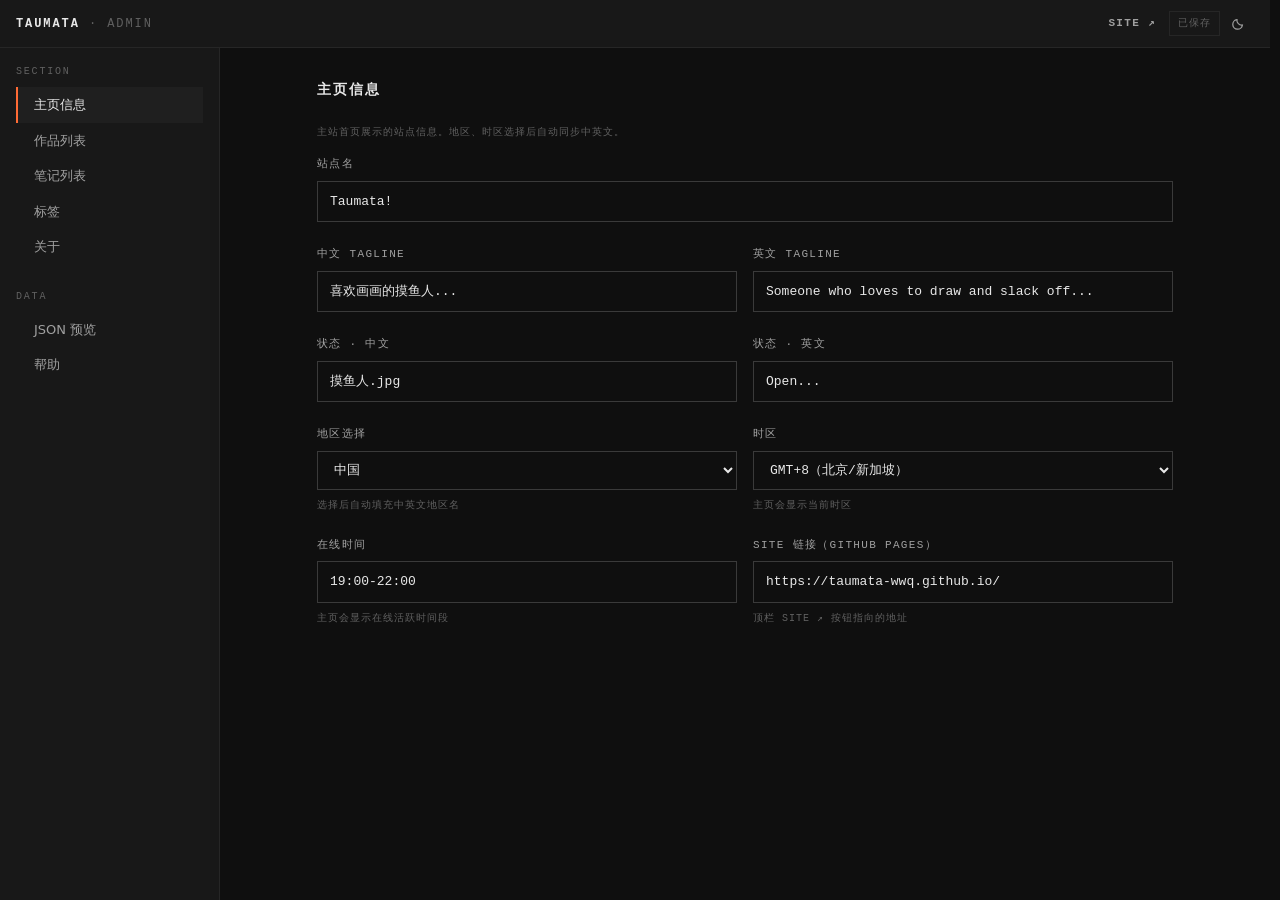
==== commit bc8eeecb: "修复缩略图路径/标签i18n/暗色默认主题/缓存策略等" ====
--- a/admin.html
+++ b/admin.html
@@ -1,5 +1,5 @@
 <!DOCTYPE html>
-<html lang="zh-CN" data-theme="light">
+<html lang="zh-CN" data-theme="dark">
 <head>
   <meta charset="UTF-8">
   <meta name="viewport" content="width=device-width, initial-scale=1.0">
@@ -20,7 +20,7 @@
       try {
         var KEY = 'taumata.theme.v1';
         var DEFAULT_RGB = '255,107,53';
-        var mode = 'light';
+        var mode = 'dark';
         var rgb = DEFAULT_RGB;
         var stored = localStorage.getItem(KEY);
         if (stored) {
@@ -191,11 +191,9 @@
           </div>
         </div>
         <div class="field-hint" style="margin-bottom: var(--sp-3);">
-          点击右侧编辑按钮在下方展开编辑面板；编辑时该条目会变为「保存编辑 / 取消编辑」按钮。
-        </div>
-        <div class="admin-list" id="projectsList"></div>
-
-        <!-- 编辑表单（默认隐藏，会被 JS 移到当前条目下方） -->
+          点击「+ 新增」在上方展开编辑面板；点击列表中编辑按钮也可在上方展开。
+        </div>
+        <!-- 编辑表单（默认隐藏，显示在列表上方） -->
         <div id="projectEditor" class="editor-panel" style="display:none;">
           <div class="admin-bar-title" style="margin-bottom: var(--sp-4);">编辑作品</div>
           <input type="hidden" id="pf_id">
@@ -265,6 +263,7 @@
             <button class="btn-ghost" type="button" id="btnAddLink" style="margin-top: var(--sp-2);">+ 添加链接</button>
           </div>
         </div>
+        <div class="admin-list" id="projectsList"></div>
       </section>
 
       <!-- 笔记列表 -->
@@ -275,9 +274,7 @@
             <button class="btn-ghost" id="btnAddNote">+ 新增</button>
           </div>
         </div>
-        <div class="admin-list" id="notesList"></div>
-
-        <!-- 笔记编辑表单 -->
+        <!-- 笔记编辑表单（默认隐藏，显示在列表上方） -->
         <div id="noteEditor" class="editor-panel" style="display:none;">
           <div class="admin-bar-title" style="margin-bottom: var(--sp-4);">编辑笔记</div>
           <input type="hidden" id="nf_id">
@@ -324,6 +321,7 @@
             <button class="btn-ghost" type="button" id="btnAddLinkNote" style="margin-top: var(--sp-2);">+ 添加链接</button>
           </div>
         </div>
+        <div class="admin-list" id="notesList"></div>
       </section>
 
       <!-- 标签管理 -->
@@ -336,7 +334,7 @@
           </div>
         </div>
         <div class="field-hint" style="margin-bottom: var(--sp-3);">
-          集中管理所有标签的中英文映射。编辑后自动同步到作品和笔记。点击标签可编辑，删除标签会从所有作品和笔记中移除。
+          集中管理所有标签的中英文映射。点击标签展开编辑，失焦自动保存；再次点击标签或点击空白处收起。删除标签会从所有作品和笔记中移除。
         </div>
         <div id="tagsManager" class="tags-manager"></div>
       </section>
--- a/assets/css/admin.css
+++ b/assets/css/admin.css
@@ -717,6 +717,23 @@
   overflow: hidden;
   text-overflow: ellipsis;
 }
+.image-picker-pager {
+  display: flex;
+  align-items: center;
+  justify-content: center;
+  gap: var(--sp-3);
+  margin-bottom: var(--sp-3);
+  font-family: var(--mono);
+  font-size: 12px;
+  color: var(--fg-muted);
+}
+.image-picker-pager button[disabled] {
+  opacity: 0.4;
+  cursor: not-allowed;
+}
+.picker-page-info {
+  letter-spacing: 0.04em;
+}
 
 /* ---------- 链接引用行 ---------- */
 .dynamic-row--link .dynamic-row-fields--3 {
@@ -816,11 +833,6 @@
 @keyframes tagPanelSlideDown {
   from { opacity: 0; transform: translateY(-4px); }
   to { opacity: 1; transform: translateY(0); }
-}
-.tag-edit-actions {
-  display: flex;
-  gap: var(--sp-2);
-  margin-top: var(--sp-3);
 }
 
 /* ---------- 标签 autocomplete ---------- */
